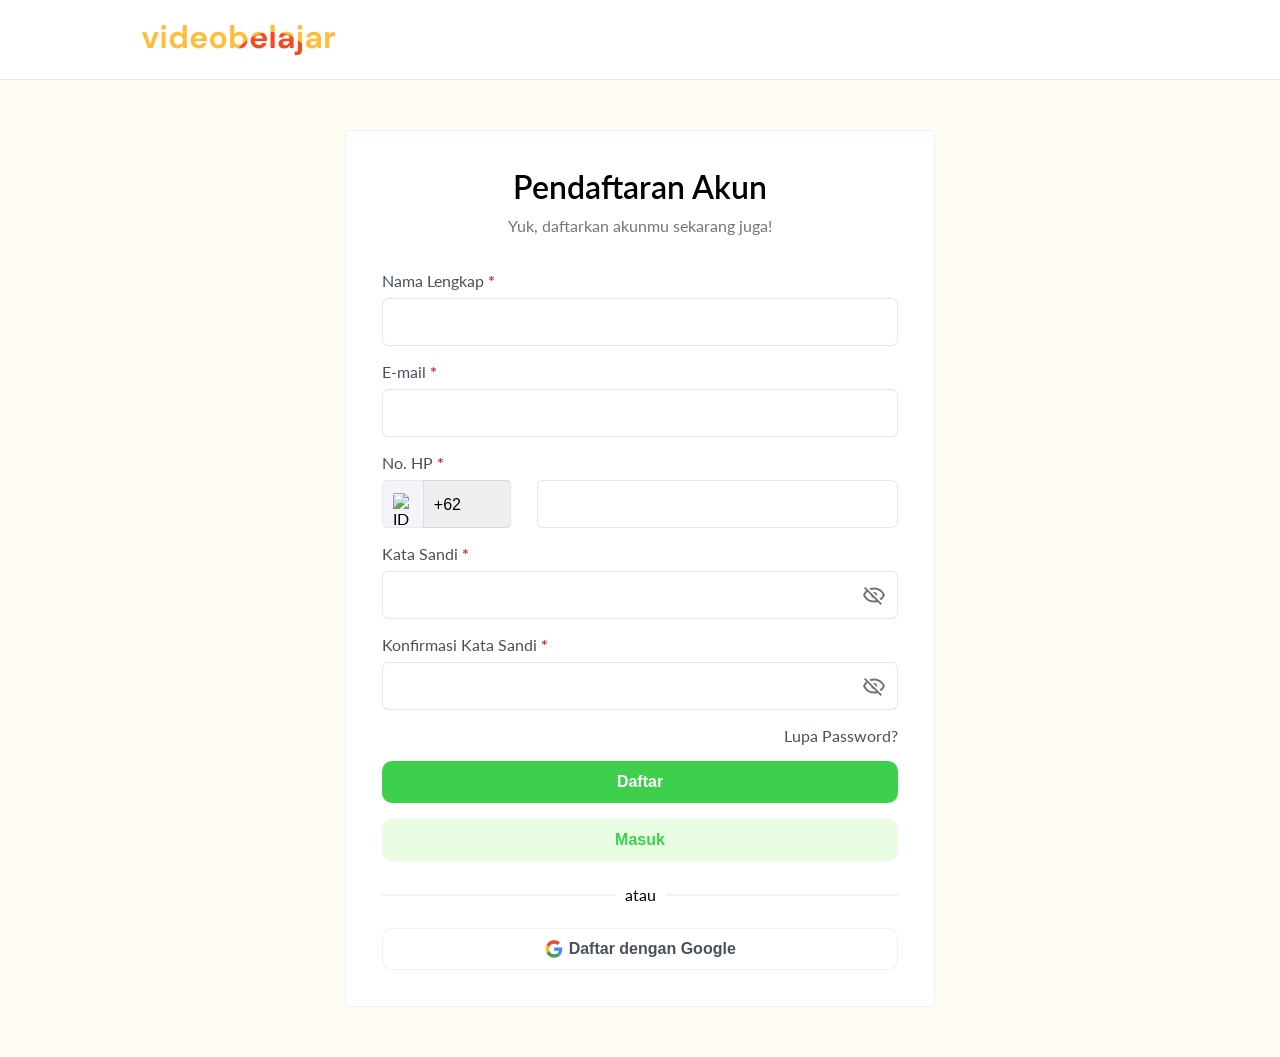
==== register.html @ a41aed3f "Add: feature register page" ====
<!doctype html>
<html lang="en">
    <head>
        <meta charset="UTF-8" />
        <meta name="viewport" content="width=device-width, initial-scale=1.0" />
        <title>videobelajar</title>
        <link rel="stylesheet" href="style.css" />
    </head>
    <body>
        <nav class="navbar">
            <div class="logo">
                <a href="#"
                    ><img class="image-fit" src="assets/logo.png" alt=""
                /></a>
            </div>
        </nav>
        <main class="auth-container">
            <div class="auth-form">
                <div class="desc">
                    <h3>Pendaftaran Akun</h3>
                    <h5 class="desc-color">
                        Yuk, daftarkan akunmu sekarang juga!
                    </h5>
                </div>
                <div class="form-group">
                    <label for="fullname"
                        >Nama Lengkap <strong class="red">*</strong></label
                    >
                    <input type="text" name="fullname" />
                </div>
                <div class="form-group">
                    <label for="email"
                        >E-mail <strong class="red">*</strong></label
                    >
                    <input type="text" name="email" />
                </div>
                <div class="mobile-only">
                    <div class="form-group">
                        <label for="gender"
                            >Jenis Kelamin <strong class="red">*</strong></label
                        >
                        <select name="gender" id="gender">
                            <option value="#">--- Pilih ---</option>
                            <option value="female">Wanita</option>
                            <option value="male">Pria</option>
                        </select>
                    </div>
                </div>
                <div class="form-group">
                    <label for="phone"
                        >No. HP <strong class="red">*</strong></label
                    >
                    <div class="phone-input">
                        <div class="country-select">
                            <div class="icon-flag">
                                <img
                                    src="https://flagcdn.com/w40/id.png"
                                    alt="ID"
                                    class="flag"
                                />
                            </div>
                            <select name="code" id="code">
                                <option value="62">+62</option>
                            </select>
                        </div>
                        <input type="tel" name="phone" />
                    </div>
                </div>
                <div class="form-group">
                    <label for="password"
                        >Kata Sandi <strong class="red">*</strong></label
                    >
                    <div class="input-group">
                        <input type="password" name="password" />
                        <svg
                            class="eye"
                            xmlns="http://www.w3.org/2000/svg"
                            width="24"
                            height="24"
                            viewBox="0 0 24 24"
                        >
                            <path
                                fill="currentColor"
                                d="M2 5.27L3.28 4L20 20.72L18.73 22l-3.08-3.08c-1.15.38-2.37.58-3.65.58c-5 0-9.27-3.11-11-7.5c.69-1.76 1.79-3.31 3.19-4.54zM12 9a3 3 0 0 1 3 3a3 3 0 0 1-.17 1L11 9.17A3 3 0 0 1 12 9m0-4.5c5 0 9.27 3.11 11 7.5a11.8 11.8 0 0 1-4 5.19l-1.42-1.43A9.86 9.86 0 0 0 20.82 12A9.82 9.82 0 0 0 12 6.5c-1.09 0-2.16.18-3.16.5L7.3 5.47c1.44-.62 3.03-.97 4.7-.97M3.18 12A9.82 9.82 0 0 0 12 17.5c.69 0 1.37-.07 2-.21L11.72 15A3.064 3.064 0 0 1 9 12.28L5.6 8.87c-.99.85-1.82 1.91-2.42 3.13"
                            />
                        </svg>
                    </div>
                </div>
                <div class="form-group">
                    <label for="password2"
                        >Konfirmasi Kata Sandi
                        <strong class="red">*</strong></label
                    >
                    <div class="input-group">
                        <input type="password" name="password2" />
                        <svg
                            class="eye"
                            xmlns="http://www.w3.org/2000/svg"
                            width="24"
                            height="24"
                            viewBox="0 0 24 24"
                        >
                            <path
                                fill="currentColor"
                                d="M2 5.27L3.28 4L20 20.72L18.73 22l-3.08-3.08c-1.15.38-2.37.58-3.65.58c-5 0-9.27-3.11-11-7.5c.69-1.76 1.79-3.31 3.19-4.54zM12 9a3 3 0 0 1 3 3a3 3 0 0 1-.17 1L11 9.17A3 3 0 0 1 12 9m0-4.5c5 0 9.27 3.11 11 7.5a11.8 11.8 0 0 1-4 5.19l-1.42-1.43A9.86 9.86 0 0 0 20.82 12A9.82 9.82 0 0 0 12 6.5c-1.09 0-2.16.18-3.16.5L7.3 5.47c1.44-.62 3.03-.97 4.7-.97M3.18 12A9.82 9.82 0 0 0 12 17.5c.69 0 1.37-.07 2-.21L11.72 15A3.064 3.064 0 0 1 9 12.28L5.6 8.87c-.99.85-1.82 1.91-2.42 3.13"
                            />
                        </svg>
                    </div>
                </div>
                <div class="form-group" style="text-align: right">
                    <a class="forgot" href="#">Lupa Password?</a>
                </div>
                <a href="#">
                    <button
                        class="btn-full bg-primary text-light"
                        style="margin-bottom: 16px"
                    >
                        Daftar
                    </button>
                </a>
                <a href="index.html">
                    <button class="btn-full bg-primary-100 text-primary">
                        Masuk
                    </button>
                </a>
                <div style="display: flex; align-items: center; margin: 24px 0">
                    <hr
                        style="
                            flex: 1;
                            border: none;
                            border-top: 2px solid #f1f1f1;
                        "
                    />
                    <span
                        style="
                            margin: 0 10px;
                            font-size: 16px;
                            font-weight: 400;
                        "
                        >atau</span
                    >
                    <hr
                        style="
                            flex: 1;
                            border: none;
                            border-top: 2px solid #f1f1f1;
                        "
                    />
                </div>
                <button
                    class="btn-full"
                    style="
                        border: 1px solid #f1f1f1;
                        background-color: inherit;
                        color: #4a505c;
                        display: flex;
                        align-items: center;
                        justify-content: center;
                    "
                >
                    <svg
                        xmlns="http://www.w3.org/2000/svg"
                        width="20"
                        height="20"
                        viewBox="0 0 16 16"
                    >
                        <g fill="none" fill-rule="evenodd" clip-rule="evenodd">
                            <path
                                fill="#f44336"
                                d="M7.209 1.061c.725-.081 1.154-.081 1.933 0a6.57 6.57 0 0 1 3.65 1.82a100 100 0 0 0-1.986 1.93q-1.876-1.59-4.188-.734q-1.696.78-2.362 2.528a78 78 0 0 1-2.148-1.658a.26.26 0 0 0-.16-.027q1.683-3.245 5.26-3.86"
                                opacity="0.987"
                            />
                            <path
                                fill="#ffc107"
                                d="M1.946 4.92q.085-.013.161.027a78 78 0 0 0 2.148 1.658A7.6 7.6 0 0 0 4.04 7.99q.037.678.215 1.331L2 11.116Q.527 8.038 1.946 4.92"
                                opacity="0.997"
                            />
                            <path
                                fill="#448aff"
                                d="M12.685 13.29a26 26 0 0 0-2.202-1.74q1.15-.812 1.396-2.228H8.122V6.713q3.25-.027 6.497.055q.616 3.345-1.423 6.032a7 7 0 0 1-.51.49"
                                opacity="0.999"
                            />
                            <path
                                fill="#43a047"
                                d="M4.255 9.322q1.23 3.057 4.51 2.854a3.94 3.94 0 0 0 1.718-.626q1.148.812 2.202 1.74a6.62 6.62 0 0 1-4.027 1.684a6.4 6.4 0 0 1-1.02 0Q3.82 14.524 2 11.116z"
                                opacity="0.993"
                            />
                        </g></svg
                    >&nbsp;Daftar dengan Google
                </button>
            </div>
        </main>
    </body>
</html>
---- style.css ----
@import url("https://fonts.googleapis.com/css2?family=Lato:wght@400;500;600;700&display=swap");

:root {
    /* ── Typography ──────────────────────────────── */
    --font-primary: "Lato", sans-serif;

    /* Font weight */
    --font-weight-bold: 700;
    --font-weight-semibold: 600;
    --font-weight-medium: 500;
    --font-weight-regular: 400;

    /* Font size — Heading */
    --font-size-h1: 48px;
    --font-size-h2: 40px;
    --font-size-h3: 32px;
    --font-size-h4: 24px;
    --font-size-h5: 20px;
    --font-size-h6: 18px;

    /* Font size — Body */
    --font-size-body-lg: 18px;
    --font-size-body-md: 16px;
    --font-size-body-sm: 14px;

    /* ── Colors — Main ───────────────────────────── */
    --color-primary: #3ecf4c; /* Green — brand utama */
    --color-primary-400: #6be26b;
    --color-primary-300: #94f08b;
    --color-primary-200: #c0fab4;
    --color-primary-100: #e2fcd9cc;
    --color-secondary: #ffbd3a; /* Orange — logo aksen */
    --color-secondary-400: #ffd26b;
    --color-secondary-300: #ffdf88;
    --color-secondary-200: #ffecb0;
    --color-secondary-100: #fff7d7cc;
    --color-tertiary: #f64920; /* Red — logo aksen merah */
    --color-tertiary-400: #f98256;
    --color-tertiary-300: #fca578;
    --color-tertiary-200: #fecaa5;
    --color-tertiary-100: #fee8d2cc;

    /* ── Colors — Text Dark ──────────────────────── */
    --color-text-dark-primary: #222325;
    --color-text-dark-secondary: #333333ad;
    --color-text-dark-disabled: #3a354161;

    /* ── Colors — Text Light ─────────────────────── */
    --color-text-light-primary: #ffffff;
    --color-text-light-secondary: #c1c2c4;
    --color-text-light-disabled: #9d9ea1;

    /* ── Colors — Background ─────────────────────── */
    --color-bg-primary: #ffffff;
    --color-bg-base: #f4f5fa;
    --color-bg-secondary: #f9fafc;

    /* ── Colors — Border ─────────────────────────── */
    --color-border: #3a35411f;

    /* ── Colors — Info ───────────────────────────── */
    --color-info-default: #0980e2;
    --color-info-hover: #0663c2;
    --color-info-pressed: #044aa2;
    --color-info-background: #ebf9fe;

    /* ── Colors — Success ────────────────────────── */
    --color-success-default: #38d189;
    --color-success-hover: #28b380;
    --color-success-pressed: #1c9675;
    --color-success-background: #e0fddf;

    /* ── Colors — Warning ────────────────────────── */
    --color-warning-default: #fce91b;
    --color-warning-hover: #d8c613;
    --color-warning-pressed: #b5a40d;
    --color-warning-background: #fcf8ca;

    /* ── Colors — Error ──────────────────────────── */
    --color-error-default: #ff5c2b;
    --color-error-hover: #db3d1f;
    --color-error-pressed: #b72315;
    --color-error-background: #fce3d1;

    /* ── Colors — Greyscale ──────────────────────── */
    --color-grey-900: #212121;
    --color-grey-800: #424242;
    --color-grey-700: #616161;
    --color-grey-600: #757575;
    --color-grey-500: #9e9e9e;
    --color-grey-400: #bdbdbd;
    --color-grey-300: #e0e0e0;
    --color-grey-200: #eeeeee;
    --color-grey-100: #f5f5f5;
    --color-grey-50: #fafafa;

    /* ── Colors — Gradients ──────────────────────── */
    --gradient-info: linear-gradient(135deg, #6f9eff, #004ce8);
    --gradient-success: linear-gradient(135deg, #73ffa6, #00c247);
    --gradient-warning: linear-gradient(135deg, #ffe58036, #ffe16a);
    --gradient-error: linear-gradient(135deg, #ff8a9b, #ff3333);
    --gradient-brand: linear-gradient(90deg, #f97316, #ef4444); /* logo */

    /* ── Spacing ─────────────────────────────────── */
    --space-1: 4px;
    --space-2: 8px;
    --space-3: 12px;
    --space-4: 16px;
    --space-5: 20px;
    --space-6: 24px;
    --space-8: 32px;
    --space-10: 40px;
    --space-12: 48px;

    /* ── Border radius ───────────────────────────── */
    --radius-sm: 4px;
    --radius-md: 8px;
    --radius-lg: 12px;
    --radius-xl: 16px;
    --radius-full: 9999px; /* pill / chip */

    /* ── Shadow ──────────────────────────────────── */
    --shadow-sm: 0 1px 2px rgba(0, 0, 0, 0.05);
    --shadow-md: 0 4px 12px rgba(0, 0, 0, 0.08);
    --shadow-lg: 0 8px 24px rgba(0, 0, 0, 0.1);

    /* ── Transition ──────────────────────────────── */
    --transition-fast: 150ms ease;
    --transition-normal: 250ms ease;
}

/* ── Text — Main ───────────────────────── */
.text-primary {
    color: var(--color-primary);
}
.text-primary-400 {
    color: var(--color-primary-400);
}
.text-primary-300 {
    color: var(--color-primary-300);
}
.text-secondary {
    color: var(--color-secondary);
}
.text-secondary-400 {
    color: var(--color-secondary-400);
}
.text-secondary-300 {
    color: var(--color-secondary-300);
}
.text-tertiary {
    color: var(--color-tertiary);
}
.text-tertiary-400 {
    color: var(--color-tertiary-400);
}
.text-tertiary-300 {
    color: var(--color-tertiary-300);
}

/* ── Text — Dark ───────────────────────── */
.text-dark {
    color: var(--color-text-dark-primary);
}
.text-dark-secondary {
    color: var(--color-text-dark-secondary);
}
.text-dark-disabled {
    color: var(--color-text-dark-disabled);
}

/* ── Text — Light ──────────────────────── */
.text-light {
    color: var(--color-text-light-primary);
}
.text-light-secondary {
    color: var(--color-text-light-secondary);
}
.text-light-disabled {
    color: var(--color-text-light-disabled);
}

/* ── Text — Semantic ───────────────────── */
.text-info {
    color: var(--color-info-default);
}
.text-success {
    color: var(--color-success-default);
}
.text-warning {
    color: var(--color-warning-default);
}
.text-error {
    color: var(--color-error-default);
}

/* ── Text — Greyscale ──────────────────── */
.text-grey-900 {
    color: var(--color-grey-900);
}
.text-grey-800 {
    color: var(--color-grey-800);
}
.text-grey-700 {
    color: var(--color-grey-700);
}
.text-grey-600 {
    color: var(--color-grey-600);
}
.text-grey-500 {
    color: var(--color-grey-500);
}
.text-grey-400 {
    color: var(--color-grey-400);
}
.text-grey-300 {
    color: var(--color-grey-300);
}

/* ── Background — Main ─────────────────── */
.bg-primary {
    background-color: var(--color-primary);
}
.bg-primary-400 {
    background-color: var(--color-primary-400);
}
.bg-primary-300 {
    background-color: var(--color-primary-300);
}
.bg-primary-200 {
    background-color: var(--color-primary-200);
}
.bg-primary-100 {
    background-color: var(--color-primary-100);
}
.bg-secondary {
    background-color: var(--color-secondary);
}
.bg-secondary-400 {
    background-color: var(--color-secondary-400);
}
.bg-secondary-300 {
    background-color: var(--color-secondary-300);
}
.bg-secondary-200 {
    background-color: var(--color-secondary-200);
}
.bg-secondary-100 {
    background-color: var(--color-secondary-100);
}
.bg-tertiary {
    background-color: var(--color-tertiary);
}
.bg-tertiary-400 {
    background-color: var(--color-tertiary-400);
}
.bg-tertiary-300 {
    background-color: var(--color-tertiary-300);
}
.bg-tertiary-200 {
    background-color: var(--color-tertiary-200);
}
.bg-tertiary-100 {
    background-color: var(--color-tertiary-100);
}

/* ── Background — Base ─────────────────── */
.bg-base {
    background-color: var(--color-bg-base);
}
.bg-white {
    background-color: var(--color-bg-primary);
}
.bg-surface {
    background-color: var(--color-bg-secondary);
}

/* ── Background — Semantic ─────────────── */
.bg-info {
    background-color: var(--color-info-background);
}
.bg-success {
    background-color: var(--color-success-background);
}
.bg-warning {
    background-color: var(--color-warning-background);
}
.bg-error {
    background-color: var(--color-error-background);
}

/* ── Background — Greyscale ────────────── */
.bg-grey-900 {
    background-color: var(--color-grey-900);
}
.bg-grey-800 {
    background-color: var(--color-grey-800);
}
.bg-grey-700 {
    background-color: var(--color-grey-700);
}
.bg-grey-600 {
    background-color: var(--color-grey-600);
}
.bg-grey-500 {
    background-color: var(--color-grey-500);
}
.bg-grey-400 {
    background-color: var(--color-grey-400);
}
.bg-grey-300 {
    background-color: var(--color-grey-300);
}
.bg-grey-200 {
    background-color: var(--color-grey-200);
}
.bg-grey-100 {
    background-color: var(--color-grey-100);
}
.bg-grey-50 {
    background-color: var(--color-grey-50);
}

/* ── Background — Gradient ─────────────── */
.bg-gradient-info {
    background: var(--gradient-info);
}
.bg-gradient-success {
    background: var(--gradient-success);
}
.bg-gradient-warning {
    background: var(--gradient-warning);
}
.bg-gradient-error {
    background: var(--gradient-error);
}
.bg-gradient-brand {
    background: var(--gradient-brand);
}

* {
    box-sizing: border-box;
    margin: 0;
    padding: 0;
}

html {
    scroll-behavior: smooth;
}

body {
    background-color: #fffdf3;
    font-family: var(--font-primary);
}

a {
    text-decoration: none;
}

.image-fit {
    width: 100%;
    height: 100%;
    object-fit: cover;
}

.navbar {
    width: 100%;
    height: 80px;
    background-color: var(--color-bg-primary);
    padding: 0 120px;
    display: flex;
    align-items: center;
    border-bottom: 1px solid var(--color-border);
}

.logo {
    width: 237px;
    height: 56px;
}

.auth-container {
    width: 100%;
    min-height: calc(100vh - 80px);
    display: flex;
    align-items: center;
    justify-content: center;
    padding: 50px 0;
}

.auth-form {
    width: 590px;
    padding: 36px;
    border: 1px solid #f1f1f1;
    border-radius: 4px;
    background-color: #ffffff;
}

.desc {
    display: flex;
    flex-direction: column;
    align-items: center;
    margin-bottom: 36px;
}

.desc > h3 {
    font-size: var(--font-size-h3);
    font-weight: var(--font-weight-semibold);
    margin-bottom: 10px;
}

.desc-color {
    color: var(--color-text-dark-secondary);
    font-size: var(--font-size-body-md);
    font-weight: var(--font-weight-regular);
}

.form-group {
    width: 100%;
    margin-bottom: 16px;
}

label {
    font-size: 16px;
    font-weight: var(--font-weight-regular);
    color: #4a505c;
    display: inline-block;
    margin-bottom: 8px;
}

.red {
    color: #d32e1f;
}

input,
select {
    width: 100%;
    border: 1px solid var(--color-border);
    height: 48px;
    border-radius: 6px;
    padding: 0 10px;
    font-size: var(--font-size-body-md);
}

select {
    -webkit-appearance: none;
    appearance: none;
    -moz-appearance: none;
    background-image: url('https://www.svgrepo.com/show/80156/down-arrow.svg');
    background-repeat: no-repeat;
    background-size: 14px 14px;
    background-position: calc(100% - 10px);

    cursor: pointer;
}

.input-group {
    position: relative;
}

.eye {
    position: absolute;
    top: calc(24px - 12px);
    right: 12px;
    color: #6c717a;
    cursor: pointer;
}

.forgot {
    color: #4a505c;
}

.btn-full {
    width: 100%;
    height: 42px;
    border: none;
    border-radius: 10px;
    font-size: 16px;
    font-weight: var(--font-weight-bold);
    cursor: pointer;
}

.phone-input {
    display: flex;
    align-items: center;
    overflow: hidden;
    width: 100%;
    height: 48px;
    justify-content: space-between;
}

.phone-input input {
    width: 70%;
}

.country-select {
    display: flex;
    align-items: center;
    border: 1px solid var(--color-border);
    cursor: pointer;
    border-radius: 4px;
    height: 100%;
    width: 25%;
}

.icon-flag {
    background-color: var(--color-bg-base);
    padding: 12px 10px;
    height: 100%;
    border-right: 1px solid var(--color-border);
}

.flag {
    width: 20px;
    height: 14px;
    object-fit: cover;
    border-radius: 2px;
}

.country-select select {
    border-radius: 0 4px 4px 0;
    border-left: none;
    border-right: none;
}

.mobile-only {
    display: none;
}

@media only screen and (max-width: 480px) {
    .logo {
        width: 152px;
        height: 42px;
    }

    .navbar {
        padding: 0 24px;
        height: 74px;
    }

    .auth-form {
        width: 320px;
        padding: 20px;
    }

    .auth-container {
        padding: 28px 20px;
    }

    .desc-color,
    label {
        font-size: var(--font-size-body-sm);
        font-weight: var(--font-weight-regular);
    }

    .desc {
        margin-bottom: 20px;
    }

    .phone-input input {
        width: 55%;
    }

    .country-select {
        width: 42%;
    }

    input, select {
        font-size: var(--font-size-body-sm);
    }

    .mobile-only {
        display: block;
    }
}
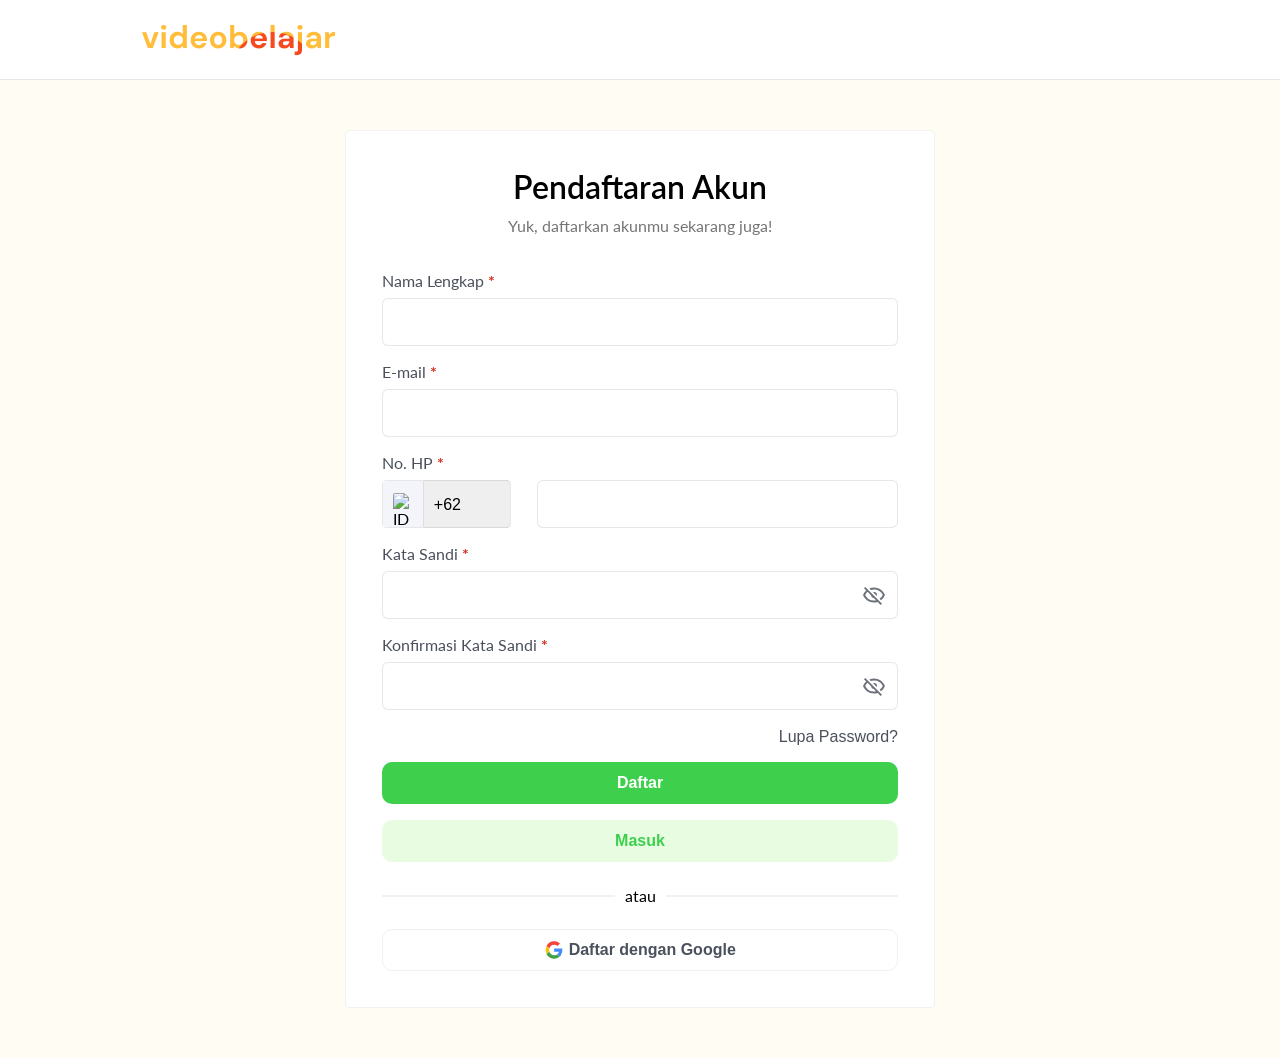
==== commit 0522a18d: "Update: url redirect register page" ====
--- a/register.html
+++ b/register.html
@@ -110,7 +110,7 @@
                 <div class="form-group" style="text-align: right">
                     <a class="forgot" href="#">Lupa Password?</a>
                 </div>
-                <a href="#">
+                <a href="home.html" target="_blank">
                     <button
                         class="btn-full bg-primary text-light"
                         style="margin-bottom: 16px"
@@ -147,47 +147,53 @@
                         "
                     />
                 </div>
-                <button
-                    class="btn-full"
-                    style="
-                        border: 1px solid #f1f1f1;
-                        background-color: inherit;
-                        color: #4a505c;
-                        display: flex;
-                        align-items: center;
-                        justify-content: center;
-                    "
-                >
-                    <svg
-                        xmlns="http://www.w3.org/2000/svg"
-                        width="20"
-                        height="20"
-                        viewBox="0 0 16 16"
-                    >
-                        <g fill="none" fill-rule="evenodd" clip-rule="evenodd">
-                            <path
-                                fill="#f44336"
-                                d="M7.209 1.061c.725-.081 1.154-.081 1.933 0a6.57 6.57 0 0 1 3.65 1.82a100 100 0 0 0-1.986 1.93q-1.876-1.59-4.188-.734q-1.696.78-2.362 2.528a78 78 0 0 1-2.148-1.658a.26.26 0 0 0-.16-.027q1.683-3.245 5.26-3.86"
-                                opacity="0.987"
-                            />
-                            <path
-                                fill="#ffc107"
-                                d="M1.946 4.92q.085-.013.161.027a78 78 0 0 0 2.148 1.658A7.6 7.6 0 0 0 4.04 7.99q.037.678.215 1.331L2 11.116Q.527 8.038 1.946 4.92"
-                                opacity="0.997"
-                            />
-                            <path
-                                fill="#448aff"
-                                d="M12.685 13.29a26 26 0 0 0-2.202-1.74q1.15-.812 1.396-2.228H8.122V6.713q3.25-.027 6.497.055q.616 3.345-1.423 6.032a7 7 0 0 1-.51.49"
-                                opacity="0.999"
-                            />
-                            <path
-                                fill="#43a047"
-                                d="M4.255 9.322q1.23 3.057 4.51 2.854a3.94 3.94 0 0 0 1.718-.626q1.148.812 2.202 1.74a6.62 6.62 0 0 1-4.027 1.684a6.4 6.4 0 0 1-1.02 0Q3.82 14.524 2 11.116z"
-                                opacity="0.993"
-                            />
-                        </g></svg
-                    >&nbsp;Daftar dengan Google
-                </button>
+                <a href="home.html" target="_blank">
+                    <button
+                        class="btn-full"
+                        style="
+                            border: 1px solid #f1f1f1;
+                            background-color: inherit;
+                            color: #4a505c;
+                            display: flex;
+                            align-items: center;
+                            justify-content: center;
+                        "
+                    >
+                        <svg
+                            xmlns="http://www.w3.org/2000/svg"
+                            width="20"
+                            height="20"
+                            viewBox="0 0 16 16"
+                        >
+                            <g
+                                fill="none"
+                                fill-rule="evenodd"
+                                clip-rule="evenodd"
+                            >
+                                <path
+                                    fill="#f44336"
+                                    d="M7.209 1.061c.725-.081 1.154-.081 1.933 0a6.57 6.57 0 0 1 3.65 1.82a100 100 0 0 0-1.986 1.93q-1.876-1.59-4.188-.734q-1.696.78-2.362 2.528a78 78 0 0 1-2.148-1.658a.26.26 0 0 0-.16-.027q1.683-3.245 5.26-3.86"
+                                    opacity="0.987"
+                                />
+                                <path
+                                    fill="#ffc107"
+                                    d="M1.946 4.92q.085-.013.161.027a78 78 0 0 0 2.148 1.658A7.6 7.6 0 0 0 4.04 7.99q.037.678.215 1.331L2 11.116Q.527 8.038 1.946 4.92"
+                                    opacity="0.997"
+                                />
+                                <path
+                                    fill="#448aff"
+                                    d="M12.685 13.29a26 26 0 0 0-2.202-1.74q1.15-.812 1.396-2.228H8.122V6.713q3.25-.027 6.497.055q.616 3.345-1.423 6.032a7 7 0 0 1-.51.49"
+                                    opacity="0.999"
+                                />
+                                <path
+                                    fill="#43a047"
+                                    d="M4.255 9.322q1.23 3.057 4.51 2.854a3.94 3.94 0 0 0 1.718-.626q1.148.812 2.202 1.74a6.62 6.62 0 0 1-4.027 1.684a6.4 6.4 0 0 1-1.02 0Q3.82 14.524 2 11.116z"
+                                    opacity="0.993"
+                                />
+                            </g></svg
+                        >&nbsp;Daftar dengan Google
+                    </button>
+                </a>
             </div>
         </main>
     </body>
--- a/style.css
+++ b/style.css
@@ -371,6 +371,7 @@
     display: flex;
     align-items: center;
     border-bottom: 1px solid var(--color-border);
+    justify-content: space-between;
 }
 
 .logo {
@@ -378,13 +379,411 @@
     height: 56px;
 }
 
-.auth-container {
+.nav-right {
+    display: flex;
+    align-items: center;
+}
+
+.nav-right-mobile {
+    display: none;
+}
+
+.menu {
+    width: 24px;
+    height: 24px;
+}
+
+.image-profile {
+    width: 46px;
+    height: 46px;
+    border-radius: 10px;
+    margin-left: 36px;
+    overflow: hidden;
+}
+
+a {
+    font-size: var(--font-size-body-md);
+    font-weight: var(--font-weight-medium);
+    color: var(--color-text-dark-secondary);
+}
+
+.auth-container,
+.container {
     width: 100%;
     min-height: calc(100vh - 80px);
     display: flex;
     align-items: center;
     justify-content: center;
     padding: 50px 0;
+}
+
+.container {
+    padding: 64px 120px;
+    flex-direction: column;
+}
+
+.hero {
+    position: relative;
+    width: 100%;
+    height: 400px;
+    border-radius: 10px;
+    overflow: hidden;
+
+    background: url("assets/banner-1.jpg") center/cover no-repeat;
+    margin-bottom: 64px;
+}
+
+.hero::before,
+.hero-cta::before {
+    content: "";
+    position: absolute;
+    inset: 0;
+    background: #000000cc;
+}
+
+.hero-content,
+.hero-cta-content {
+    position: relative;
+    z-index: 1;
+    height: 100%;
+
+    display: flex;
+    flex-direction: column;
+    justify-content: center;
+    align-items: center;
+
+    text-align: center;
+    color: #fff;
+    padding: 20px;
+}
+
+.hero h1 {
+    font-size: var(--font-size-h1);
+    font-weight: var(--font-weight-bold);
+    margin-bottom: 12px;
+    max-width: 825px;
+    line-height: 1.1;
+}
+
+.hero p {
+    font-size: var(--font-size-body-md);
+    max-width: 825px;
+    margin-bottom: var(--font-weight-medium);
+    line-height: 1.4;
+    margin-bottom: 24px;
+}
+
+.hero button {
+    background: var(--color-primary);
+    border: none;
+    padding: 10px 26px;
+    border-radius: 10px;
+    color: var(--color-bg-primary);
+    font-size: var(--font-size-body-md);
+    font-weight: var(--font-weight-bold);
+    cursor: pointer;
+    transition: 0.2s;
+}
+
+.hero button:hover {
+    background: var(--color-success-hover);
+}
+
+.hero-cta {
+    position: relative;
+    width: 100%;
+    height: 400px;
+    border-radius: 10px;
+    overflow: hidden;
+
+    background: url("assets/banner-cta.jpg") center/cover no-repeat;
+}
+
+.hero-cta h4 {
+    font-size: var(--font-size-body-lg);
+    font-weight: var(--font-weight-medium);
+    line-height: 1.4;
+    color: var(--color-text-light-secondary);
+    margin-bottom: 4px;
+}
+
+.hero-cta h3 {
+    font-size: var(--font-size-h3);
+    font-weight: var(--font-weight-semibold);
+    line-height: 1.1;
+    margin-bottom: 10px;
+}
+
+.hero-cta p {
+    font-size: var(--font-size-body-md);
+    font-weight: var(--font-weight-regular);
+    line-height: 1.4;
+    margin-bottom: 40px;
+}
+
+.form-cta {
+    width: 525px;
+    height: 58px;
+    background-color: var(--color-bg-primary);
+    border-radius: 10px;
+    display: flex;
+    align-items: center;
+}
+
+.form-cta input {
+    height: 100%;
+    border: none;
+    padding: 18px 32px;
+    font-size: var(--font-size-body-md);
+    font-weight: var(--font-weight-regular);
+}
+
+.form-cta input:focus {
+    outline: none;
+}
+
+.form-cta button {
+    width: 133px;
+    height: 42px;
+    border-radius: 10px;
+    background-color: var(--color-secondary);
+    color: var(--color-text-light-primary);
+    border: none;
+    margin-right: 8px;
+    cursor: pointer;
+    font-size: var(--font-size-body-md);
+    font-weight: var(--font-weight-bold);
+}
+
+.learning-class {
+    width: 100%;
+    margin-bottom: 64px;
+}
+
+.learning-class h3 {
+    font-size: var(--font-size-h3);
+    font-weight: var(--font-weight-semibold);
+    line-height: 1.1;
+    color: var(--color-text-dark-primary);
+}
+
+.learning-class h5 {
+    font-size: var(--font-size-body-md);
+    font-weight: var(--font-weight-medium);
+    color: var(--color-text-dark-secondary);
+    margin-top: 10px;
+    line-height: 1.4;
+}
+
+.tab-class {
+    display: flex;
+    align-items: center;
+    gap: var(--space-5);
+    margin-top: var(--space-5);
+    padding-bottom: 0;
+    height: 50px;
+}
+
+.tab-class__item {
+    font-size: var(--font-size-body-md);
+    font-weight: var(--font-weight-medium);
+    font-family: var(--font-primary);
+    color: var(--color-text-dark-secondary);
+    background: none;
+    border: none;
+    cursor: pointer;
+    padding-bottom: var(--space-3);
+    position: relative;
+    white-space: nowrap;
+    transition: color var(--transition-fast);
+}
+
+.tab-class__item::after {
+    content: "";
+    position: absolute;
+    bottom: -6.5px;
+    left: 0;
+    width: 0;
+    height: 6px;
+    background: var(--color-tertiary);
+    border-radius: var(--radius-full);
+    transition: width var(--transition-normal);
+}
+
+.tab-class__item:hover {
+    color: var(--color-text-dark-primary);
+}
+
+.tab-class__item.active {
+    color: var(--color-tertiary);
+    font-weight: var(--font-weight-semibold);
+}
+
+.tab-class__item.active::after {
+    width: 50%;
+}
+
+.card-class {
+    display: grid;
+    grid-template-columns: repeat(3, 1fr);
+    gap: 24px;
+    margin-top: 32px;
+}
+
+.card-class-list {
+    background: var(--color-bg-primary);
+    border-radius: 10px;
+    border: 1.5px solid var(--color-border);
+    overflow: hidden;
+    box-shadow: var(--shadow-sm);
+    transition:
+        box-shadow var(--transition-normal),
+        transform var(--transition-normal);
+    cursor: pointer;
+    padding: 20px;
+}
+
+.card-class-list:hover {
+    box-shadow: var(--shadow-md);
+    transform: translateY(-2px);
+}
+
+.card__thumbnail {
+    width: 100%;
+    aspect-ratio: 16 / 9;
+    object-fit: cover;
+    display: block;
+    background: var(--color-grey-200);
+    border-radius: 10px;
+    height: 193px;
+    margin-bottom: 16px;
+}
+
+.card__thumbnail-placeholder {
+    width: 100%;
+    aspect-ratio: 16 / 9;
+    background: linear-gradient(135deg, #e0e0e0 0%, #c8c8c8 100%);
+    display: flex;
+    align-items: center;
+    justify-content: center;
+}
+
+.card__body {
+    display: flex;
+    flex-direction: column;
+    gap: var(--space-2);
+}
+
+.card__title {
+    font-size: var(--font-size-body-lg);
+    font-weight: var(--font-weight-semibold);
+    color: var(--color-text-dark-primary);
+    line-height: 1.2;
+    letter-spacing: 0;
+    display: -webkit-box;
+    -webkit-line-clamp: 2;
+    -webkit-box-orient: vertical;
+    overflow: hidden;
+}
+
+.card__desc {
+    height: 44px;
+    font-size: var(--font-size-body-md);
+    font-weight: var(--font-weight-medium);
+    color: var(--color-text-dark-secondary);
+    line-height: 1.4;
+    letter-spacing: 0.2px;
+    display: -webkit-box;
+    -webkit-line-clamp: 2;
+    -webkit-box-orient: vertical;
+    overflow: hidden;
+}
+
+.card__instructor {
+    display: flex;
+    align-items: center;
+    gap: 10px;
+    margin-top: var(--space-1);
+}
+
+.card__avatar {
+    width: 40px;
+    height: 40px;
+    border-radius: 10px;
+    object-fit: cover;
+    flex-shrink: 0;
+    display: flex;
+    align-items: center;
+    justify-content: center;
+    overflow: hidden;
+}
+
+.card__instructor-name {
+    font-size: var(--font-size-body-md);
+    font-weight: var(--font-weight-medium);
+    color: var(--color-text-dark-primary);
+    line-height: 1.4;
+    letter-spacing: 0.2px;
+}
+
+.card__instructor-role {
+    font-size: var(--font-size-body-sm);
+    font-weight: var(--font-weight-regular);
+    color: var(--color-text-dark-secondary);
+    line-height: 1.4;
+    letter-spacing: 0.2px;
+}
+
+.card__instructor-role strong {
+    font-weight: var(--font-weight-bold);
+    color: var(--color-text-dark-primary);
+}
+
+.card__footer {
+    display: flex;
+    align-items: center;
+    justify-content: space-between;
+    margin-top: var(--space-2);
+}
+
+.card__rating {
+    display: flex;
+    align-items: center;
+    gap: 8px;
+}
+
+.stars {
+    display: flex;
+    gap: 2px;
+    margin-top: 3px;
+}
+
+.star {
+    width: 18px;
+    height: 18px;
+}
+
+.star--filled {
+    color: var(--color-secondary);
+}
+.star--empty {
+    color: var(--color-grey-300);
+}
+
+.card__rating-score {
+    font-size: var(--font-size-body-sm);
+    font-weight: var(--font-weight-medium);
+    line-height: 1.4;
+    letter-spacing: 0.2px;
+    color: var(--color-text-dark-secondary);
+    text-decoration: underline;
+    text-underline-offset: 2px;
+}
+
+.card__price {
+    font-size: var(--font-size-h4);
+    font-weight: var(--font-weight-semibold);
+    color: var(--color-primary);
 }
 
 .auth-form {
@@ -445,7 +844,7 @@
     -webkit-appearance: none;
     appearance: none;
     -moz-appearance: none;
-    background-image: url('https://www.svgrepo.com/show/80156/down-arrow.svg');
+    background-image: url("https://www.svgrepo.com/show/80156/down-arrow.svg");
     background-repeat: no-repeat;
     background-size: 14px 14px;
     background-position: calc(100% - 10px);
@@ -526,24 +925,156 @@
     display: none;
 }
 
+.footer {
+    width: 100%;
+    background: var(--color-bg-primary);
+    border-top: 1px solid var(--color-border);
+    padding: 0 120px;
+}
+
+.footer-container {
+    margin: 0 auto;
+    padding: 60px 0;
+    max-width: 1200px;
+}
+
+.footer-top {
+    display: flex;
+    justify-content: space-between;
+    align-items: flex-start;
+    gap: 60px;
+}
+
+.footer-brand {
+    max-width: 352px;
+}
+
+.footer .logo {
+    display: inline-block;
+    text-decoration: none;
+    margin-bottom: 16px;
+    width: 204px;
+}
+
+.footer-brand h3 {
+    font-size: var(--font-size-body-lg);
+    line-height: 1.4;
+    font-weight: var(--font-weight-bold);
+    margin-bottom: 12px;
+    color: var(--color-text-dark-primary);
+}
+
+.footer-brand p,
+.footer-brand .phone {
+    display: block;
+    font-size: var(--font-size-body-md);
+    font-weight: var(--font-weight-regular);
+    line-height: 1.4;
+    color: var(--color-text-dark-primary);
+    text-decoration: none;
+    margin-bottom: 12px;
+}
+
+.footer-links {
+    display: flex;
+    gap: 48px;
+    flex-wrap: wrap;
+}
+
+.footer-column h4 {
+    font-size: 16px;
+    font-weight: 700;
+    margin-bottom: 15px;
+    color: var(--color-text-dark-primary);
+}
+
+.footer-column ul {
+    list-style: none;
+}
+
+.footer-column li {
+    margin-bottom: 13px;
+}
+
+.footer-column a {
+    text-decoration: none;
+    font-size: 15px;
+    color: var(--color-text-dark-secondary);
+    transition: color 0.2s ease;
+}
+
+.footer-column a:hover,
+.footer-brand .phone:hover {
+    color: #111111;
+}
+
+.footer-divider {
+    width: 100%;
+    height: 1px;
+    background: var(--color-border);
+    margin: 39px 0 20px;
+}
+
+.footer-bottom {
+    display: flex;
+    justify-content: space-between;
+    align-items: center;
+    gap: 20px;
+}
+
+.copyright {
+    font-size: var(--font-size-body-md);
+    font-weight: var(--font-weight-medium);
+    color: var(--color-text-dark-secondary);
+}
+
+.socials {
+    display: flex;
+    align-items: center;
+    gap: 14px;
+}
+
+.socials a {
+    width: 35px;
+    height: 35px;
+    border: 1.5px solid var(--color-text-dark-primary);
+    border-radius: 50%;
+    display: inline-flex;
+    align-items: center;
+    justify-content: center;
+    color: var(--color-text-dark-primary);
+    font-weight: var(--font-weight-bold);
+    text-decoration: none;
+    transition: all 0.2s ease;
+}
+
+.socials a:hover {
+    background: #f3f3f3;
+    border-color: #999999;
+}
+
+.socials svg {
+    width: 20px;
+    height: 20px;
+}
+
 @media only screen and (max-width: 480px) {
     .logo {
         width: 152px;
         height: 42px;
     }
 
-    .navbar {
-        padding: 0 24px;
-        height: 74px;
+    .nav-right {
+        display: none;
+    }
+
+    .nav-right-mobile {
+        display: block;
     }
 
     .auth-form {
         width: 320px;
         padding: 20px;
-    }
-
-    .auth-container {
-        padding: 28px 20px;
     }
 
     .desc-color,
@@ -564,11 +1095,310 @@
         width: 42%;
     }
 
-    input, select {
+    input,
+    select {
         font-size: var(--font-size-body-sm);
     }
 
     .mobile-only {
         display: block;
     }
-}
+
+    .card-class-list {
+        display: flex;
+        flex-wrap: wrap; /* 🔥 penting */
+        gap: 9px 12px;
+        padding: 16px;
+    }
+
+    .card__thumbnail {
+        width: 82px;
+        height: 82px;
+        flex-shrink: 0;
+        margin-bottom: 0;
+    }
+
+    .card__body {
+        flex: 1;
+        min-width: 0;
+    }
+
+    .card__desc {
+        display: none;
+    }
+
+    .card__title {
+        max-height: 213px;
+        font-size: 14px;
+        line-height: 1.2;
+        display: -webkit-box;
+        -webkit-line-clamp: 2;
+        -webkit-box-orient: vertical;
+        overflow: hidden;
+    }
+
+    .card__instructor {
+        margin: 0;
+        gap: 6px;
+    }
+
+    .card__instructor-name {
+        font-size: var(--font-size-body-sm);
+    }
+
+    .card__instructor-role {
+        font-size: 12px;
+    }
+
+    .card__instructor-role .at,
+    .card__instructor-role strong {
+        display: none;
+    }
+
+    .card__avatar {
+        width: 36px;
+        height: 36px;
+    }
+
+    .card__footer {
+        width: 100%;
+        display: flex;
+        justify-content: space-between;
+        align-items: center;
+        margin-top: 0;
+    }
+
+    .card__rating {
+        display: flex;
+        align-items: center;
+        gap: 6px;
+    }
+
+    .stars {
+        gap: 1px;
+    }
+
+    .star {
+        width: 14px;
+        height: 14px;
+    }
+
+    .card__rating-score {
+        font-size: 12px;
+    }
+
+    /* PRICE biar seperti gambar 3 */
+    .card__price {
+        font-size: 16px;
+        font-weight: bold;
+        white-space: nowrap; /* penting biar ga turun */
+    }
+}
+
+@media only screen and (max-width: 768px) {
+    .navbar {
+        padding: 0 24px;
+        height: 74px;
+    }
+
+    .auth-container,
+    .container {
+        padding: 28px 20px;
+    }
+
+    .hero {
+        margin-bottom: 24px;
+    }
+
+    .hero-content {
+        padding: 25px;
+    }
+
+    .hero h1 {
+        font-size: var(--font-size-h4);
+    }
+
+    .hero p {
+        font-size: var(--font-size-body-sm);
+    }
+
+    .hero button {
+        padding: 10px 7.5px;
+        font-size: var(--font-size-body-sm);
+        font-weight: var(--font-weight-regular);
+    }
+
+    .learning-class {
+        margin-bottom: 24px;
+    }
+
+    .learning-class h3 {
+        font-size: var(--font-size-h4);
+        font-weight: var(--font-weight-semibold);
+    }
+
+    .learning-class h5 {
+        font-size: var(--font-size-body-sm);
+        font-weight: var(--font-weight-medium);
+    }
+
+    .tab-class {
+        gap: 36px;
+        overflow-x: scroll;
+    }
+
+    .tab-class__item,
+    .tab-class__item.active {
+        font-size: var(--font-size-body-sm);
+        font-weight: var(--font-weight-medium);
+    }
+
+    .card-class {
+        grid-template-columns: 1fr;
+    }
+
+    .form-cta {
+        width: 280px;
+        height: 96px;
+        background-color: transparent;
+        flex-direction: column;
+        justify-content: space-between;
+    }
+
+    .hero-cta h4 {
+        font-size: var(--font-size-body-md);
+    }
+
+    .hero-cta h3 {
+        font-size: var(--font-size-h4);
+    }
+
+    .hero-cta p {
+        font-size: var(--font-size-body-sm);
+    }
+
+    .form-cta input,
+    .form-cta button {
+        width: 280px;
+        height: 40px;
+        padding: 0 10px;
+        text-align: center;
+        margin: 0;
+        font-size: var(--font-size-body-sm);
+    }
+
+    .footer {
+        padding: 0 24px;
+    }
+
+    .footer-container {
+        padding: 20px 0;
+    }
+
+    .footer-top {
+        display: block;
+        gap: 0;
+    }
+
+    .footer-brand {
+        max-width: 100%;
+        margin-bottom: 24px;
+    }
+
+    .footer .logo {
+        width: 170px;
+        height: 36px;
+        margin-bottom: 16px;
+    }
+
+    .footer-brand h3 {
+        font-size: var(--font-size-body-sm);
+        line-height: 1.5;
+        margin-bottom: 8px;
+    }
+
+    .footer-brand p {
+        font-size: var(--font-size-body-sm);
+        line-height: 1.5;
+        margin-bottom: 8px;
+    }
+
+    .footer-brand .phone {
+        font-size: var(--font-size-body-sm);
+        margin-bottom: 16px;
+    }
+
+    .footer-links {
+        display: flex;
+        flex-direction: column;
+        gap: 0;
+    }
+
+    .footer-column {
+        border: 0;
+    }
+
+    .footer-column h4 {
+        position: relative;
+        font-size: var(--font-size-body-md);
+        line-height: 1.4;
+        font-weight: var(--font-weight-bold);
+        margin-bottom: 0;
+        cursor: pointer;
+        margin-bottom: 12px;
+    }
+
+    .footer-column h4::after {
+        content: "";
+        position: absolute;
+        right: 4px;
+        top: 50%;
+        width: 8px;
+        height: 8px;
+        border-top: 2px solid #9a9a9a;
+        border-right: 2px solid #9a9a9a;
+        transform: translateY(-50%) rotate(45deg);
+    }
+
+    .footer-column ul {
+        display: none;
+    }
+
+    .footer-divider {
+        margin: 4px 0 16px;
+    }
+
+    .footer-bottom {
+        display: flex;
+        flex-direction: column-reverse;
+        align-items: flex-start;
+        gap: 16px;
+    }
+
+    .socials {
+        gap: 15px;
+    }
+
+    .socials a {
+        width: 35px;
+        height: 35px;
+    }
+
+    .socials svg {
+        width: 20px;
+        height: 20px;
+    }
+
+    .copyright {
+        max-width: 320px;
+        font-size: 16px;
+        font-weight: var(--font-weight-medium);
+        line-height: 1.4;
+    }
+}
+
+@media only screen and (min-width: 681px) and (max-width: 1200px) {
+    .card-class {
+        grid-template-columns: repeat(2, 1fr);
+    }
+}
